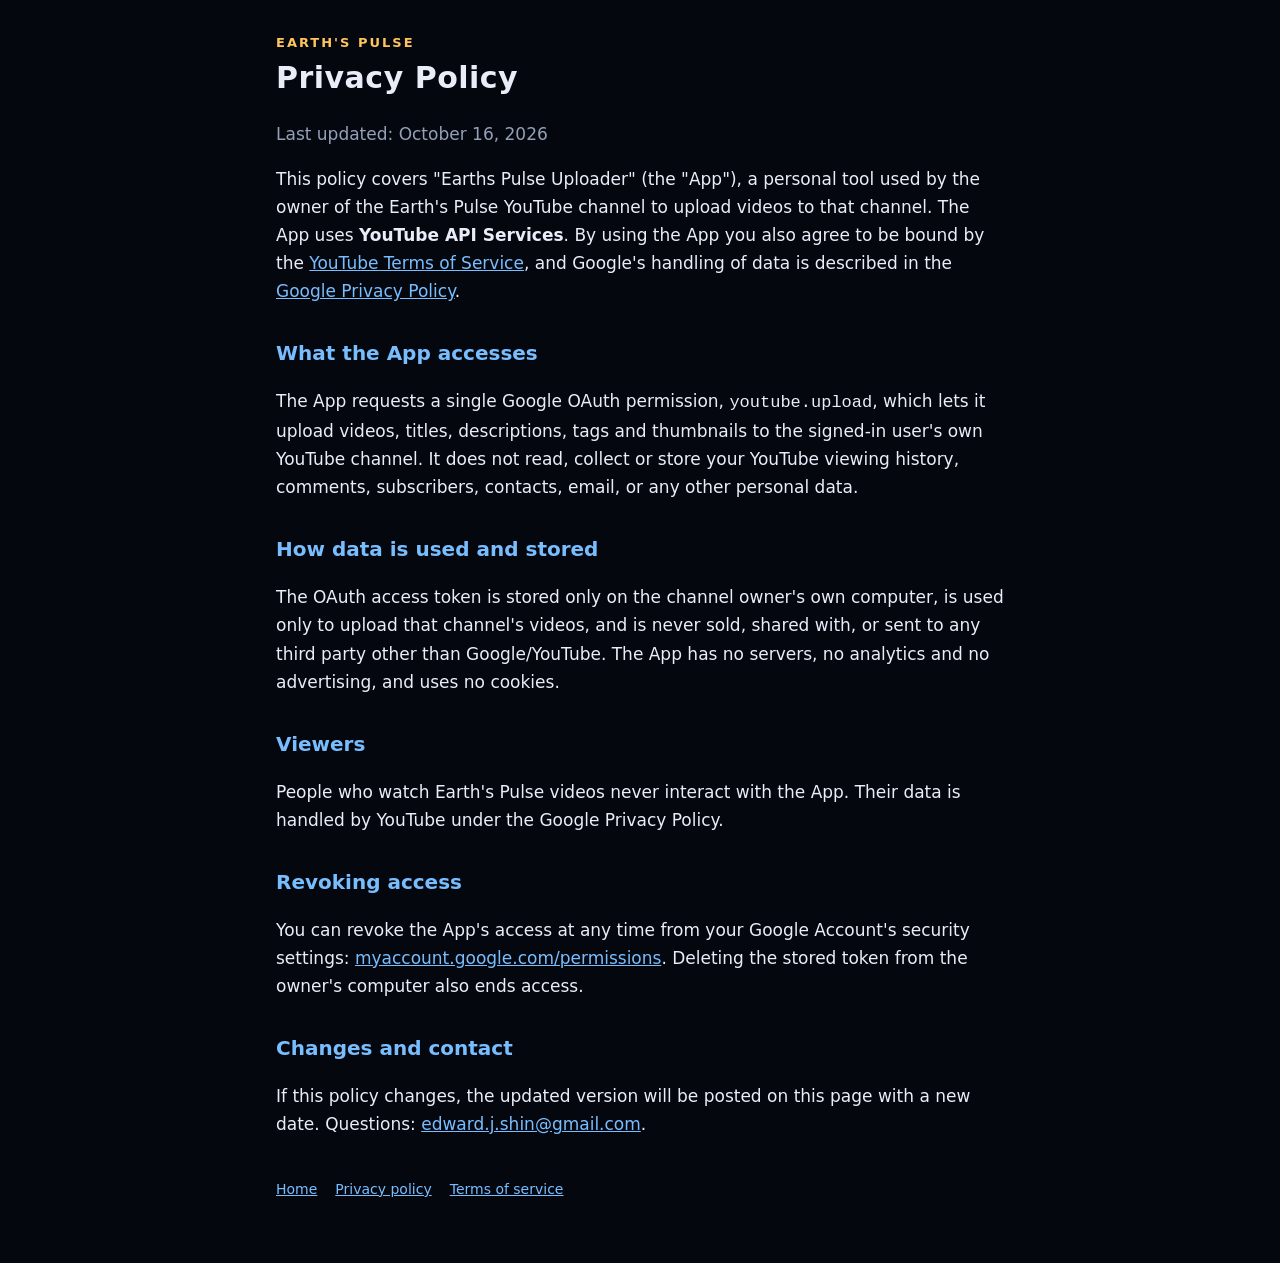
==== privacy.html @ a5da916d "Earth's Pulse home page, privacy policy and terms of service Co-Authored-By: Claude Opus 5.5 <norepl" ====
<!doctype html>
<html lang="en"><head><meta charset="utf-8"><meta name="viewport" content="width=device-width, initial-scale=1">
<title>Privacy Policy · Earth's Pulse</title><link rel="stylesheet" href="style.css"><link rel="icon" href="avatar.png"></head>
<body><main>
<div class="kicker">Earth's Pulse</div><h1>Privacy Policy</h1>
<p class="dim">Last updated: October 16, 2026</p>
<p>This policy covers "Earths Pulse Uploader" (the "App"), a personal tool used by the owner of the Earth's Pulse YouTube channel to upload videos to that channel. The App uses <strong>YouTube API Services</strong>. By using the App you also agree to be bound by the <a href="https://www.youtube.com/t/terms">YouTube Terms of Service</a>, and Google's handling of data is described in the <a href="https://policies.google.com/privacy">Google Privacy Policy</a>.</p>
<h2>What the App accesses</h2>
<p>The App requests a single Google OAuth permission, <code>youtube.upload</code>, which lets it upload videos, titles, descriptions, tags and thumbnails to the signed-in user's own YouTube channel. It does not read, collect or store your YouTube viewing history, comments, subscribers, contacts, email, or any other personal data.</p>
<h2>How data is used and stored</h2>
<p>The OAuth access token is stored only on the channel owner's own computer, is used only to upload that channel's videos, and is never sold, shared with, or sent to any third party other than Google/YouTube. The App has no servers, no analytics and no advertising, and uses no cookies.</p>
<h2>Viewers</h2>
<p>People who watch Earth's Pulse videos never interact with the App. Their data is handled by YouTube under the Google Privacy Policy.</p>
<h2>Revoking access</h2>
<p>You can revoke the App's access at any time from your Google Account's security settings: <a href="https://myaccount.google.com/permissions">myaccount.google.com/permissions</a>. Deleting the stored token from the owner's computer also ends access.</p>
<h2>Changes and contact</h2>
<p>If this policy changes, the updated version will be posted on this page with a new date. Questions: <a href="mailto:edward.j.shin@gmail.com">edward.j.shin@gmail.com</a>.</p>
<nav><a href="index.html">Home</a><a href="privacy.html">Privacy policy</a><a href="terms.html">Terms of service</a></nav>
</main></body></html>
---- style.css ----
:root { --bg: #05070f; --card: #0c1222; --text: #e8edf7; --dim: #93a0b8; --sky: #78beff; --accent: #ffc45c; }
* { box-sizing: border-box; }
body { margin: 0; background: var(--bg); color: var(--text); font: 17px/1.65 "Segoe UI", system-ui, -apple-system, sans-serif; }
main { max-width: 760px; margin: 0 auto; padding: 32px 16px 64px; }
.hero { width: 100%; aspect-ratio: 16 / 9; object-fit: cover; border-radius: 16px; display: block; }
header { display: flex; align-items: center; gap: 14px; margin: 28px 0 8px; }
header img { width: 56px; height: 56px; border-radius: 50%; }
h1 { font-size: 30px; margin: 0; letter-spacing: .5px; }
h2 { font-size: 20px; margin: 32px 0 6px; color: var(--sky); }
a { color: var(--sky); }
.kicker { color: var(--accent); font-weight: 600; letter-spacing: 2px; font-size: 13px; text-transform: uppercase; }
.card { background: var(--card); border: 1px solid #ffffff14; border-radius: 14px; padding: 18px 20px; margin-top: 20px; }
nav { margin-top: 40px; color: var(--dim); font-size: 14px; display: flex; gap: 18px; flex-wrap: wrap; }
.dim { color: var(--dim); }
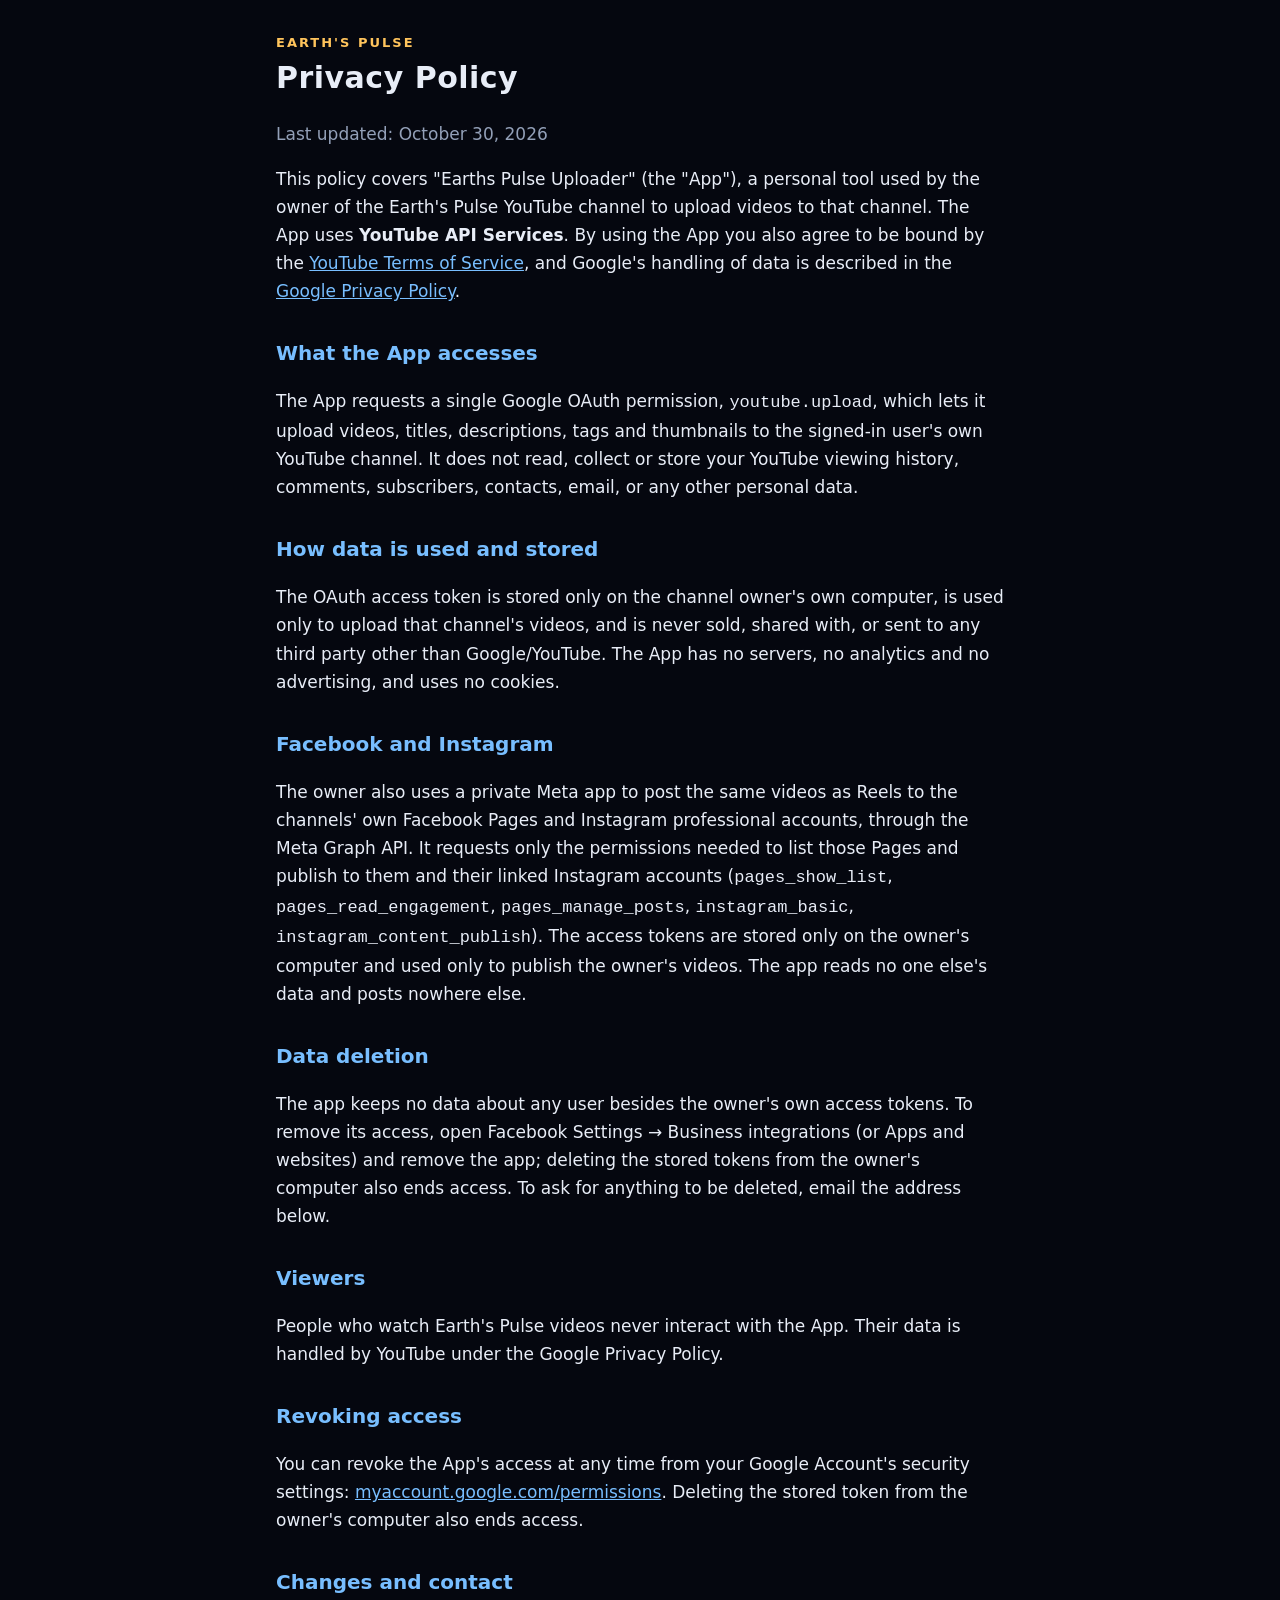
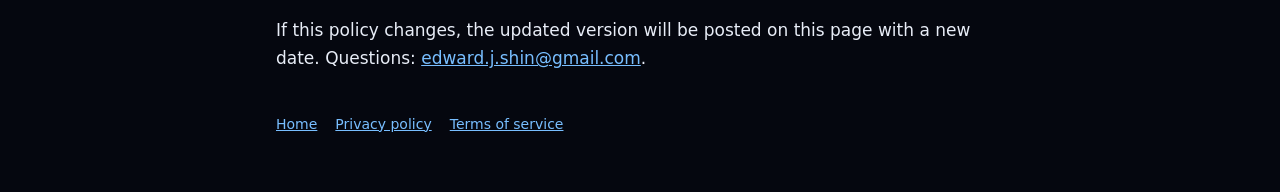
==== commit d7694a6b: "Privacy policy: cover the Facebook/Instagram cross-posting app and data deletion Co-Authored-By: Cla" ====
--- a/privacy.html
+++ b/privacy.html
@@ -3,12 +3,16 @@
 <title>Privacy Policy · Earth's Pulse</title><link rel="stylesheet" href="style.css"><link rel="icon" href="avatar.png"></head>
 <body><main>
 <div class="kicker">Earth's Pulse</div><h1>Privacy Policy</h1>
-<p class="dim">Last updated: October 16, 2026</p>
+<p class="dim">Last updated: October 30, 2026</p>
 <p>This policy covers "Earths Pulse Uploader" (the "App"), a personal tool used by the owner of the Earth's Pulse YouTube channel to upload videos to that channel. The App uses <strong>YouTube API Services</strong>. By using the App you also agree to be bound by the <a href="https://www.youtube.com/t/terms">YouTube Terms of Service</a>, and Google's handling of data is described in the <a href="https://policies.google.com/privacy">Google Privacy Policy</a>.</p>
 <h2>What the App accesses</h2>
 <p>The App requests a single Google OAuth permission, <code>youtube.upload</code>, which lets it upload videos, titles, descriptions, tags and thumbnails to the signed-in user's own YouTube channel. It does not read, collect or store your YouTube viewing history, comments, subscribers, contacts, email, or any other personal data.</p>
 <h2>How data is used and stored</h2>
 <p>The OAuth access token is stored only on the channel owner's own computer, is used only to upload that channel's videos, and is never sold, shared with, or sent to any third party other than Google/YouTube. The App has no servers, no analytics and no advertising, and uses no cookies.</p>
+<h2>Facebook and Instagram</h2>
+<p>The owner also uses a private Meta app to post the same videos as Reels to the channels' own Facebook Pages and Instagram professional accounts, through the Meta Graph API. It requests only the permissions needed to list those Pages and publish to them and their linked Instagram accounts (<code>pages_show_list</code>, <code>pages_read_engagement</code>, <code>pages_manage_posts</code>, <code>instagram_basic</code>, <code>instagram_content_publish</code>). The access tokens are stored only on the owner's computer and used only to publish the owner's videos. The app reads no one else's data and posts nowhere else.</p>
+<h2>Data deletion</h2>
+<p>The app keeps no data about any user besides the owner's own access tokens. To remove its access, open Facebook Settings &rarr; Business integrations (or Apps and websites) and remove the app; deleting the stored tokens from the owner's computer also ends access. To ask for anything to be deleted, email the address below.</p>
 <h2>Viewers</h2>
 <p>People who watch Earth's Pulse videos never interact with the App. Their data is handled by YouTube under the Google Privacy Policy.</p>
 <h2>Revoking access</h2>
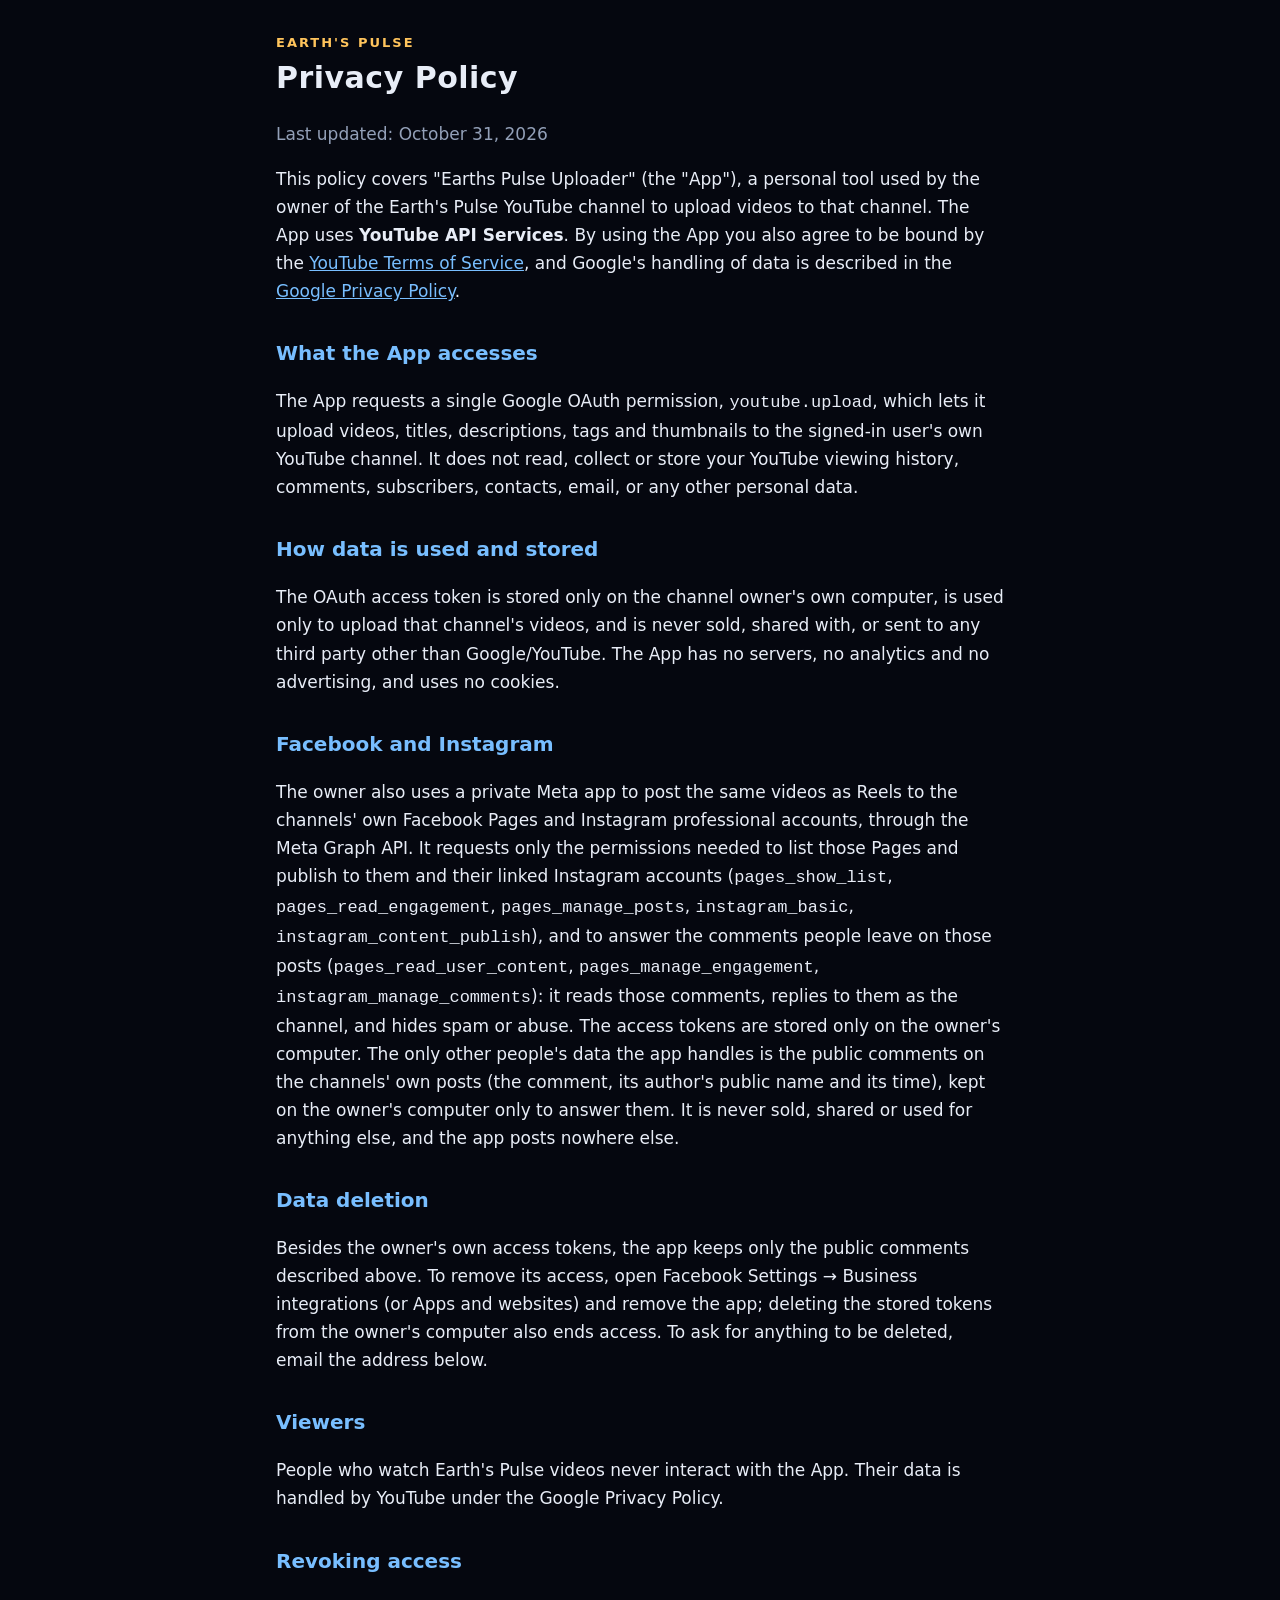
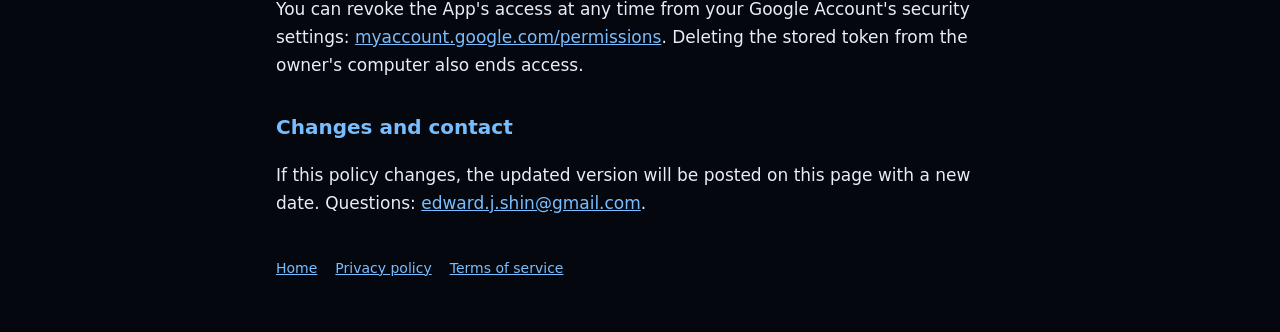
==== commit e96536c2: "Privacy: the Meta app also reads and answers comments on the channels' own posts Co-Authored-By: Cla" ====
--- a/privacy.html
+++ b/privacy.html
@@ -3,16 +3,16 @@
 <title>Privacy Policy · Earth's Pulse</title><link rel="stylesheet" href="style.css"><link rel="icon" href="avatar.png"></head>
 <body><main>
 <div class="kicker">Earth's Pulse</div><h1>Privacy Policy</h1>
-<p class="dim">Last updated: October 30, 2026</p>
+<p class="dim">Last updated: October 31, 2026</p>
 <p>This policy covers "Earths Pulse Uploader" (the "App"), a personal tool used by the owner of the Earth's Pulse YouTube channel to upload videos to that channel. The App uses <strong>YouTube API Services</strong>. By using the App you also agree to be bound by the <a href="https://www.youtube.com/t/terms">YouTube Terms of Service</a>, and Google's handling of data is described in the <a href="https://policies.google.com/privacy">Google Privacy Policy</a>.</p>
 <h2>What the App accesses</h2>
 <p>The App requests a single Google OAuth permission, <code>youtube.upload</code>, which lets it upload videos, titles, descriptions, tags and thumbnails to the signed-in user's own YouTube channel. It does not read, collect or store your YouTube viewing history, comments, subscribers, contacts, email, or any other personal data.</p>
 <h2>How data is used and stored</h2>
 <p>The OAuth access token is stored only on the channel owner's own computer, is used only to upload that channel's videos, and is never sold, shared with, or sent to any third party other than Google/YouTube. The App has no servers, no analytics and no advertising, and uses no cookies.</p>
 <h2>Facebook and Instagram</h2>
-<p>The owner also uses a private Meta app to post the same videos as Reels to the channels' own Facebook Pages and Instagram professional accounts, through the Meta Graph API. It requests only the permissions needed to list those Pages and publish to them and their linked Instagram accounts (<code>pages_show_list</code>, <code>pages_read_engagement</code>, <code>pages_manage_posts</code>, <code>instagram_basic</code>, <code>instagram_content_publish</code>). The access tokens are stored only on the owner's computer and used only to publish the owner's videos. The app reads no one else's data and posts nowhere else.</p>
+<p>The owner also uses a private Meta app to post the same videos as Reels to the channels' own Facebook Pages and Instagram professional accounts, through the Meta Graph API. It requests only the permissions needed to list those Pages and publish to them and their linked Instagram accounts (<code>pages_show_list</code>, <code>pages_read_engagement</code>, <code>pages_manage_posts</code>, <code>instagram_basic</code>, <code>instagram_content_publish</code>), and to answer the comments people leave on those posts (<code>pages_read_user_content</code>, <code>pages_manage_engagement</code>, <code>instagram_manage_comments</code>): it reads those comments, replies to them as the channel, and hides spam or abuse. The access tokens are stored only on the owner's computer. The only other people's data the app handles is the public comments on the channels' own posts (the comment, its author's public name and its time), kept on the owner's computer only to answer them. It is never sold, shared or used for anything else, and the app posts nowhere else.</p>
 <h2>Data deletion</h2>
-<p>The app keeps no data about any user besides the owner's own access tokens. To remove its access, open Facebook Settings &rarr; Business integrations (or Apps and websites) and remove the app; deleting the stored tokens from the owner's computer also ends access. To ask for anything to be deleted, email the address below.</p>
+<p>Besides the owner's own access tokens, the app keeps only the public comments described above. To remove its access, open Facebook Settings &rarr; Business integrations (or Apps and websites) and remove the app; deleting the stored tokens from the owner's computer also ends access. To ask for anything to be deleted, email the address below.</p>
 <h2>Viewers</h2>
 <p>People who watch Earth's Pulse videos never interact with the App. Their data is handled by YouTube under the Google Privacy Policy.</p>
 <h2>Revoking access</h2>
